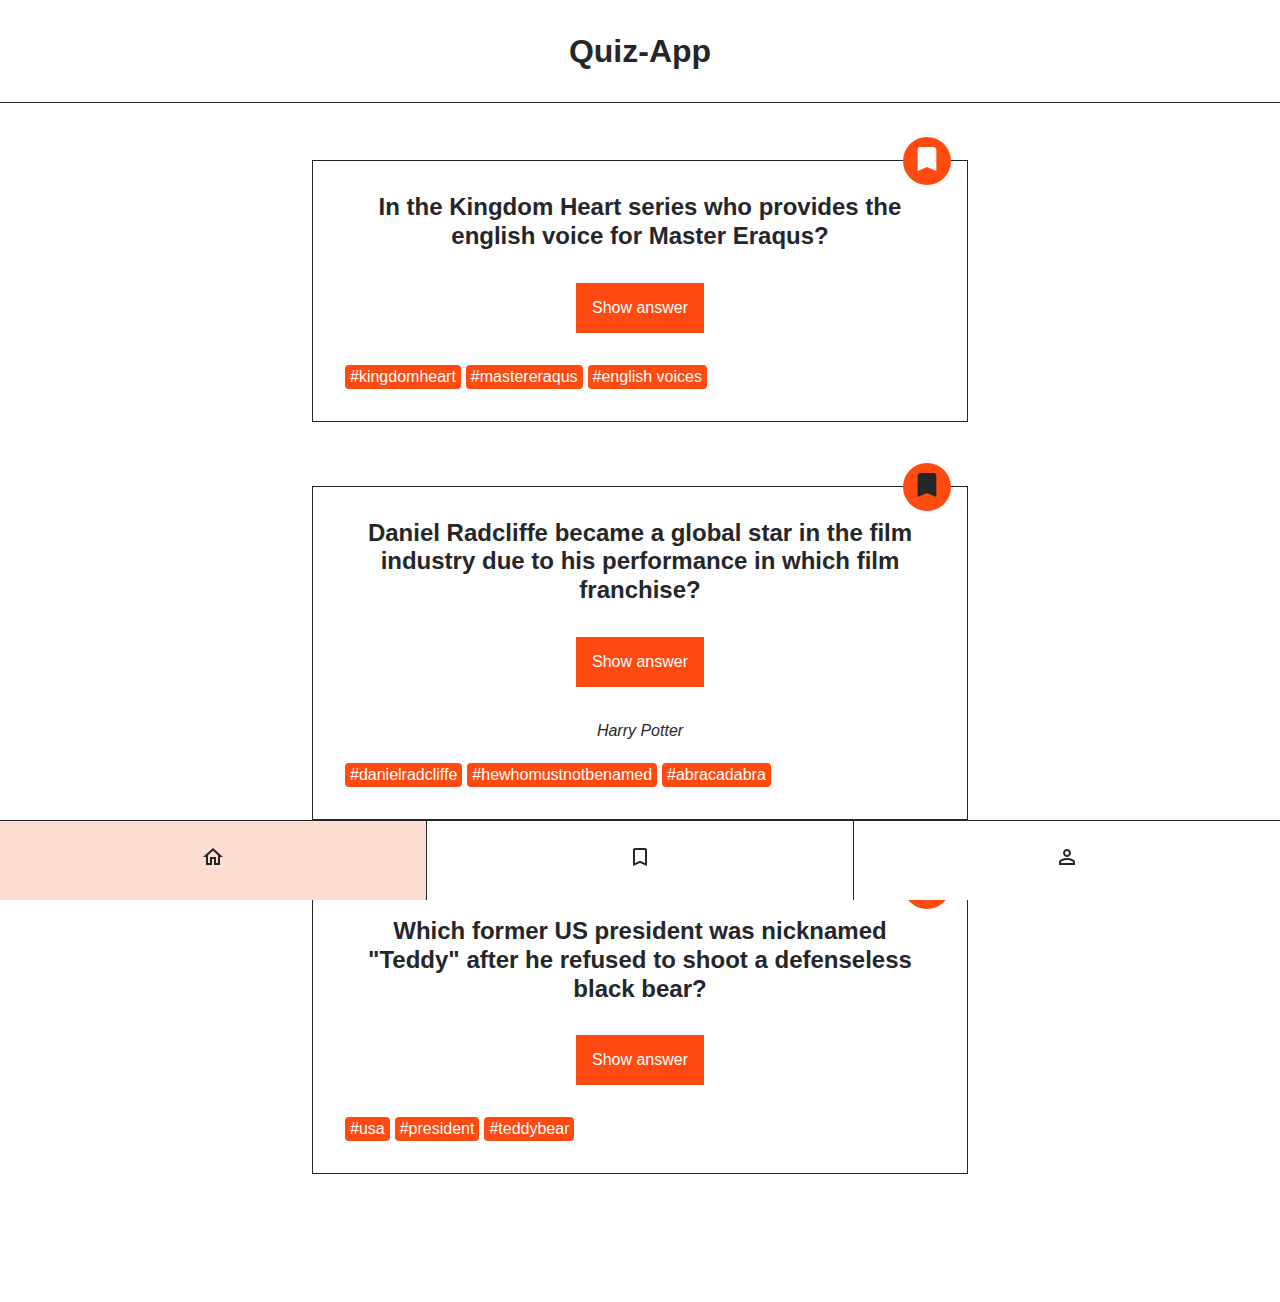
==== index.html @ 49f8f960 "Initial commit" ====
<!DOCTYPE html>
<html lang="en">
  <head>
    <meta charset="UTF-8" />
    <meta http-equiv="X-UA-Compatible" content="IE=edge" />
    <meta name="viewport" content="width=device-width, initial-scale=1.0" />
    <title>Quiz-App</title>
    <link rel="stylesheet" href="./styles.css" />
  </head>
  <body>
    <header class="header">
      <h1 class="header__title">Quiz-App</h1>
    </header>
    <main>
      <ul class="card-list">
        <!--
                FIRST CARD
              -->
        <li class="card-list__item">
          <article class="card">
            <h2 class="card__question">
              In the Kingdom Heart series who provides the english voice for
              Master Eraqus?
            </h2>
            <button class="card__button-answer" type="button">
              Show answer
            </button>
            <p class="card__answer">Mark Hamill</p>
            <ul class="card__tag-list">
              <li class="card__tag-list-item">#kingdomheart</li>
              <li class="card__tag-list-item">#mastereraqus</li>
              <li class="card__tag-list-item">#english voices</li>
            </ul>
            <div class="card__button-bookmark">
              <button class="bookmark" aria-label="bookmark" type="button">
                <svg
                  class="bookmark__icon"
                  xmlns="http://www.w3.org/2000/svg"
                  viewbox="0 0 24 24"
                >
                  <path
                    d="M17 3H7c-1.1 0-2 .9-2 2v16l7-3 7 3V5c0-1.1-.9-2-2-2z"
                  />
                </svg>
              </button>
            </div>
          </article>
        </li>
        <!--
                SECOND CARD
              -->
        <li class="card-list__item">
          <article class="card">
            <h2 class="card__question">
              Daniel Radcliffe became a global star in the film industry due to
              his performance in which film franchise?
            </h2>
            <button class="card__button-answer" type="button">
              Show answer
            </button>
            <p class="card__answer card__answer--active">Harry Potter</p>
            <ul class="card__tag-list">
              <li class="card__tag-list-item">#danielradcliffe</li>
              <li class="card__tag-list-item">#hewhomustnotbenamed</li>
              <li class="card__tag-list-item">#abracadabra</li>
            </ul>
            <div class="card__button-bookmark">
              <button
                class="bookmark bookmark--active"
                aria-label="bookmark"
                type="button"
              >
                <svg
                  class="bookmark__icon"
                  xmlns="http://www.w3.org/2000/svg"
                  viewbox="0 0 24 24"
                >
                  <path
                    d="M17 3H7c-1.1 0-2 .9-2 2v16l7-3 7 3V5c0-1.1-.9-2-2-2z"
                  />
                </svg>
              </button>
            </div>
          </article>
        </li>
        <!--
                THIRD CARD
              -->
        <li class="card-list__item">
          <article class="card">
            <h2 class="card__question">
              Which former US president was nicknamed &quot;Teddy&quot; after he
              refused to shoot a defenseless black bear?
            </h2>
            <button class="card__button-answer" type="button">
              Show answer
            </button>
            <p class="card__answer">Theodore Roosevelt</p>
            <ul class="card__tag-list">
              <li class="card__tag-list-item">#usa</li>
              <li class="card__tag-list-item">#president</li>
              <li class="card__tag-list-item">#teddybear</li>
            </ul>
            <div class="card__button-bookmark">
              <button class="bookmark" aria-label="bookmark" type="button">
                <svg
                  class="bookmark__icon"
                  xmlns="http://www.w3.org/2000/svg"
                  viewbox="0 0 24 24"
                >
                  <path
                    d="M17 3H7c-1.1 0-2 .9-2 2v16l7-3 7 3V5c0-1.1-.9-2-2-2z"
                  />
                </svg>
              </button>
            </div>
          </article>
        </li>
      </ul>
    </main>

    <nav class="navigation">
      <ul class="navigation__list">
        <li class="navigation__list-item navigation__list-item--active">
          <a
            class="navigation__link"
            href="/index.html"
            aria-label="go to home page"
          >
            <svg
              xmlns="http://www.w3.org/2000/svg"
              height="24px"
              viewbox="0 0 24 24"
              width="24px"
            >
              <path
                d="M12 5.69l5 4.5V18h-2v-6H9v6H7v-7.81l5-4.5M12 3L2 12h3v8h6v-6h2v6h6v-8h3L12 3z"
              />
            </svg>
          </a>
        </li>
        <li class="navigation__list-item">
          <a
            class="navigation__link"
            href="/bookmarks.html"
            aria-label="go to bookmarks page"
          >
            <svg
              xmlns="http://www.w3.org/2000/svg"
              height="24px"
              viewbox="0 0 24 24"
              width="24px"
            >
              <path
                d="M17 3H7c-1.1 0-2 .9-2 2v16l7-3 7 3V5c0-1.1-.9-2-2-2zm0 15l-5-2.18L7 18V5h10v13z"
              />
            </svg>
          </a>
        </li>
        <li class="navigation__list-item">
          <a
            class="navigation__link"
            href="/profile.html"
            aria-label="go to profile page"
          >
            <svg
              xmlns="http://www.w3.org/2000/svg"
              height="24px"
              viewbox="0 0 24 24"
              width="24px"
            >
              <path
                d="M12 6c1.1 0 2 .9 2 2s-.9 2-2 2-2-.9-2-2 .9-2 2-2m0 9c2.7 0 5.8 1.29 6 2v1H6v-.99c.2-.72 3.3-2.01 6-2.01m0-11C9.79 4 8 5.79 8 8s1.79 4 4 4 4-1.79 4-4-1.79-4-4-4zm0 9c-2.67 0-8 1.34-8 4v3h16v-3c0-2.66-5.33-4-8-4z"
              />
            </svg>
          </a>
        </li>
      </ul>
    </nav>
  </body>
</html>
---- styles.css ----
@import "./global.css";

@import "./components/bookmark/bookmark.css";
@import "./components/card-list/card-list.css";
@import "./components/card/card.css";
@import "./components/header/header.css";
@import "./components/navigation/navigation.css";
@import "./components/profile/profile.css";
@import "./components/counter-list/counter-list.css";
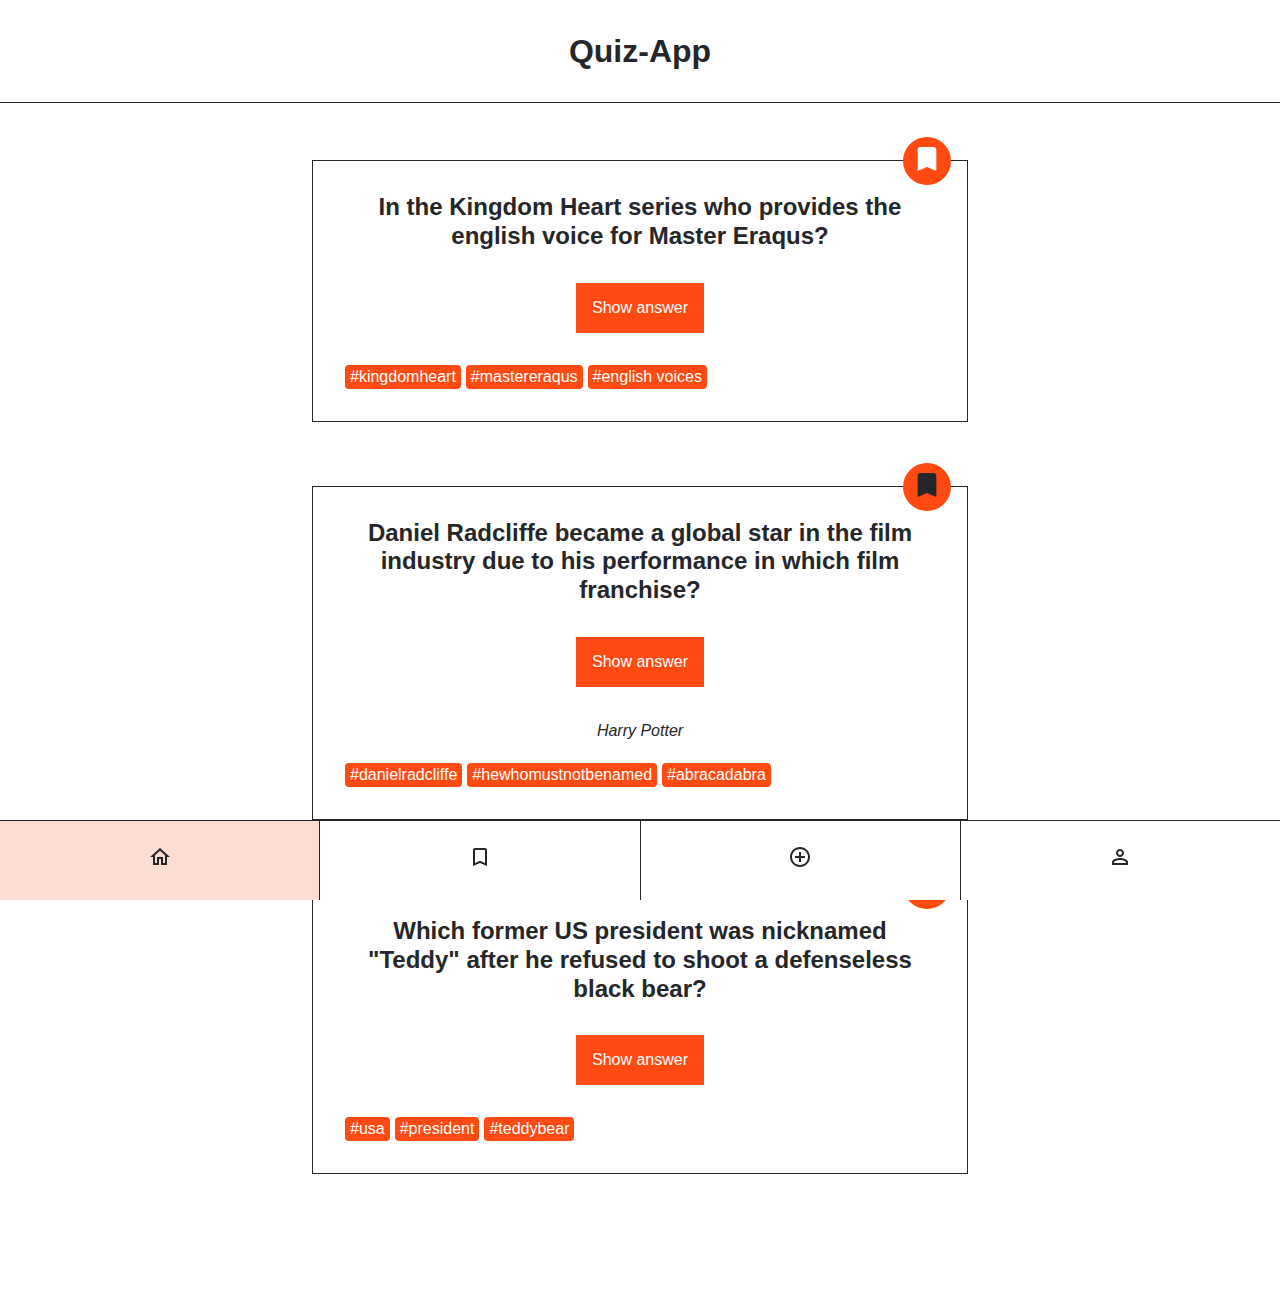
==== commit b2425b40: "add form for new questions" ====
--- a/index.html
+++ b/index.html
@@ -6,6 +6,7 @@
     <meta name="viewport" content="width=device-width, initial-scale=1.0" />
     <title>Quiz-App</title>
     <link rel="stylesheet" href="./styles.css" />
+    <script src="./js/index.js" defer></script>
   </head>
   <body>
     <header class="header">
@@ -22,17 +23,26 @@
               In the Kingdom Heart series who provides the english voice for
               Master Eraqus?
             </h2>
-            <button class="card__button-answer" type="button">
+            <button
+              class="card__button-answer"
+              type="button"
+              data-js="card__button-answer"
+            >
               Show answer
             </button>
-            <p class="card__answer">Mark Hamill</p>
+            <p class="card__answer" data-js="card__answer-q1">Mark Hamill</p>
             <ul class="card__tag-list">
               <li class="card__tag-list-item">#kingdomheart</li>
               <li class="card__tag-list-item">#mastereraqus</li>
               <li class="card__tag-list-item">#english voices</li>
             </ul>
             <div class="card__button-bookmark">
-              <button class="bookmark" aria-label="bookmark" type="button">
+              <button
+                class="bookmark"
+                aria-label="bookmark"
+                type="button"
+                data-js="card__bookmark"
+              >
                 <svg
                   class="bookmark__icon"
                   xmlns="http://www.w3.org/2000/svg"
@@ -160,6 +170,25 @@
         <li class="navigation__list-item">
           <a
             class="navigation__link"
+            href="/form.html"
+            aria-label="go to add question page"
+          >
+            <svg
+              fill="#000000"
+              xmlns="http://www.w3.org/2000/svg"
+              viewBox="0 0 24 24"
+              width="24px"
+              height="24px"
+            >
+              <path
+                d="M 12 2 C 6.4889971 2 2 6.4889971 2 12 C 2 17.511003 6.4889971 22 12 22 C 17.511003 22 22 17.511003 22 12 C 22 6.4889971 17.511003 2 12 2 z M 12 4 C 16.430123 4 20 7.5698774 20 12 C 20 16.430123 16.430123 20 12 20 C 7.5698774 20 4 16.430123 4 12 C 4 7.5698774 7.5698774 4 12 4 z M 11 7 L 11 11 L 7 11 L 7 13 L 11 13 L 11 17 L 13 17 L 13 13 L 17 13 L 17 11 L 13 11 L 13 7 L 11 7 z"
+              />
+            </svg>
+          </a>
+        </li>
+        <li class="navigation__list-item">
+          <a
+            class="navigation__link"
             href="/profile.html"
             aria-label="go to profile page"
           >
--- a/styles.css
+++ b/styles.css
@@ -7,3 +7,4 @@
 @import "./components/navigation/navigation.css";
 @import "./components/profile/profile.css";
 @import "./components/counter-list/counter-list.css";
+@import "./components/forms/forms.css";
